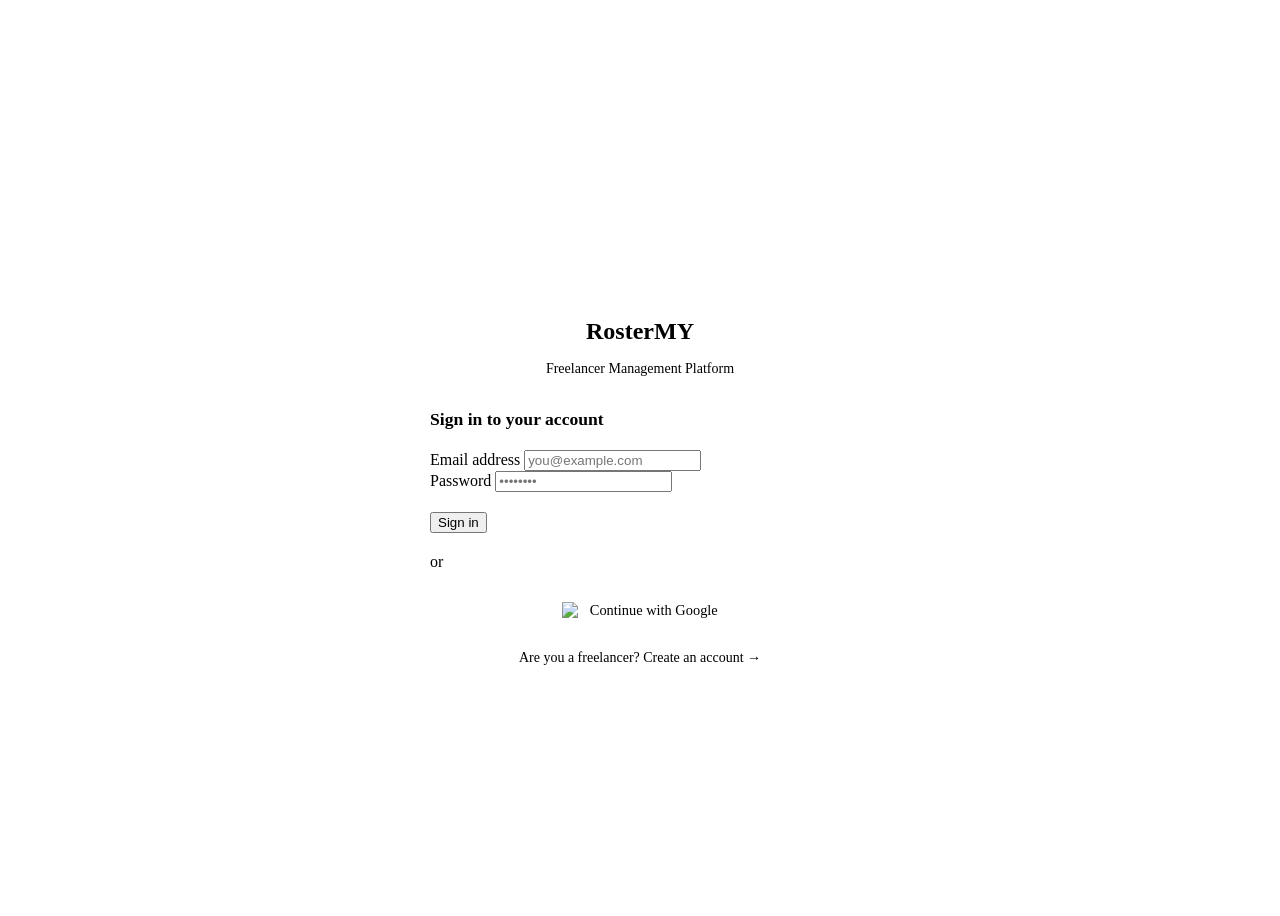
==== index.html @ 9cfb57dd "Add files via upload" ====
<!DOCTYPE html>
<html lang="en">
<head>
  <meta charset="UTF-8">
  <meta name="viewport" content="width=device-width, initial-scale=1.0">
  <title>RosterMY — Login</title>
  <link rel="preconnect" href="https://fonts.googleapis.com">
  <link href="https://fonts.googleapis.com/css2?family=Inter:wght@400;500;600;700&display=swap" rel="stylesheet">
  <link rel="stylesheet" href="css/style.css">
  <style>
    body { display: flex; align-items: center; justify-content: center; min-height: 100vh; background: var(--bg); }
    .login-wrap { width: 100%; max-width: 420px; padding: 1.25rem; }
    .login-brand { text-align: center; margin-bottom: 2rem; }
    .login-brand .logo { width: 52px; height: 52px; background: var(--brand); border-radius: 14px;
      display: flex; align-items: center; justify-content: center; margin: 0 auto .75rem; }
    .login-brand .logo svg { width: 28px; height: 28px; fill: white; }
    .login-brand h1 { font-size: 1.5rem; color: var(--text-primary); }
    .login-brand p  { font-size: .875rem; color: var(--text-muted); margin-top: .25rem; }
    .btn-google {
      width: 100%; display: flex; align-items: center; justify-content: center; gap: .6rem;
      padding: .65rem 1rem; border: 1px solid var(--border); border-radius: var(--radius);
      background: white; font-size: .9rem; font-weight: 500; cursor: pointer;
      color: var(--text-primary); transition: background .15s; font-family: var(--font);
    }
    .btn-google:hover { background: var(--bg); }
    .btn-google img { width: 18px; height: 18px; }
    .register-link { text-align: center; margin-top: 1.25rem; font-size: .875rem; color: var(--text-muted); }
    .register-link a { color: var(--brand); text-decoration: none; font-weight: 500; }
    .register-link a:hover { text-decoration: underline; }
  </style>
</head>
<body>
  <div class="login-wrap">
    <div class="login-brand">
      <div class="logo">
        <svg viewBox="0 0 24 24"><path d="M12 2L2 7l10 5 10-5-10-5zM2 17l10 5 10-5M2 12l10 5 10-5"/></svg>
      </div>
      <h1>RosterMY</h1>
      <p>Freelancer Management Platform</p>
    </div>

    <div class="card">
      <h2 style="margin-bottom:1.25rem;font-size:1.1rem">Sign in to your account</h2>

      <div id="alert-box" style="display:none;margin-bottom:1rem"></div>

      <!-- Email/Password Login -->
      <div class="form-group">
        <label for="email">Email address</label>
        <input type="email" id="email" placeholder="you@example.com" autocomplete="email">
      </div>
      <div class="form-group" style="margin-bottom:1.25rem">
        <label for="password">Password</label>
        <input type="password" id="password" placeholder="••••••••" autocomplete="current-password">
      </div>

      <button class="btn btn-primary btn-block btn-lg" id="btn-login">
        Sign in
      </button>

      <div class="divider" style="margin:1.25rem 0">or</div>

      <!-- Google Login -->
      <button class="btn-google" id="btn-google">
        <img src="https://www.gstatic.com/firebasejs/ui/2.0.0/images/auth/google.svg" alt="Google">
        Continue with Google
      </button>
    </div>

    <div class="register-link">
      Are you a freelancer? <a href="register.html">Create an account →</a>
    </div>
  </div>

  <script type="module">
    import { auth, db } from "./firebase.js";
    import { redirectIfLoggedIn } from "./auth.js";
    import {
      signInWithEmailAndPassword,
      signInWithPopup,
      GoogleAuthProvider
    } from "https://www.gstatic.com/firebasejs/11.0.0/firebase-auth.js";
    import { doc, getDoc } from "https://www.gstatic.com/firebasejs/11.0.0/firebase-firestore.js";

    // Redirect if already logged in
    redirectIfLoggedIn();

    const emailInput    = document.getElementById("email");
    const passwordInput = document.getElementById("password");
    const btnLogin      = document.getElementById("btn-login");
    const btnGoogle     = document.getElementById("btn-google");
    const alertBox      = document.getElementById("alert-box");

    function showAlert(msg, type = "error") {
      alertBox.innerHTML = `<div class="alert alert-${type}">${msg}</div>`;
      alertBox.style.display = "block";
    }

    function setLoading(loading) {
      btnLogin.disabled  = loading;
      btnGoogle.disabled = loading;
      btnLogin.textContent = loading ? "Signing in…" : "Sign in";
    }

    async function redirectByRole(uid) {
      const snap = await getDoc(doc(db, "users", uid));
      if (!snap.exists()) { showAlert("Account not found. Please register."); return; }
      const role = snap.data().role;
      if (role === "admin" || role === "pm") window.location.href = "dashboard.html";
      else if (role === "freelancer")        window.location.href = "profile.html";
      else showAlert("Unknown role. Contact admin.");
    }

    // Email / Password
    btnLogin.addEventListener("click", async () => {
      const email    = emailInput.value.trim();
      const password = passwordInput.value;
      if (!email || !password) { showAlert("Please enter your email and password."); return; }
      setLoading(true);
      try {
        const cred = await signInWithEmailAndPassword(auth, email, password);
        await redirectByRole(cred.user.uid);
      } catch (e) {
        const msgs = {
          "auth/user-not-found":   "No account found with this email.",
          "auth/wrong-password":   "Incorrect password. Please try again.",
          "auth/invalid-email":    "Please enter a valid email address.",
          "auth/too-many-requests":"Too many attempts. Try again later."
        };
        showAlert(msgs[e.code] || "Login failed. Please try again.");
        setLoading(false);
      }
    });

    // Google
    btnGoogle.addEventListener("click", async () => {
      setLoading(true);
      try {
        const provider = new GoogleAuthProvider();
        const cred = await signInWithPopup(auth, provider);
        // Check if user doc exists; if not, they need to register
        const snap = await getDoc(doc(db, "users", cred.user.uid));
        if (!snap.exists()) {
          showAlert("No account found. If you're a freelancer, please register first.", "info");
          await auth.signOut();
          setLoading(false);
          return;
        }
        await redirectByRole(cred.user.uid);
      } catch (e) {
        if (e.code !== "auth/popup-closed-by-user") {
          showAlert("Google sign-in failed. Please try again.");
        }
        setLoading(false);
      }
    });

    // Allow Enter key to submit
    [emailInput, passwordInput].forEach(el =>
      el.addEventListener("keydown", e => { if (e.key === "Enter") btnLogin.click(); })
    );
  </script>
</body>
</html>
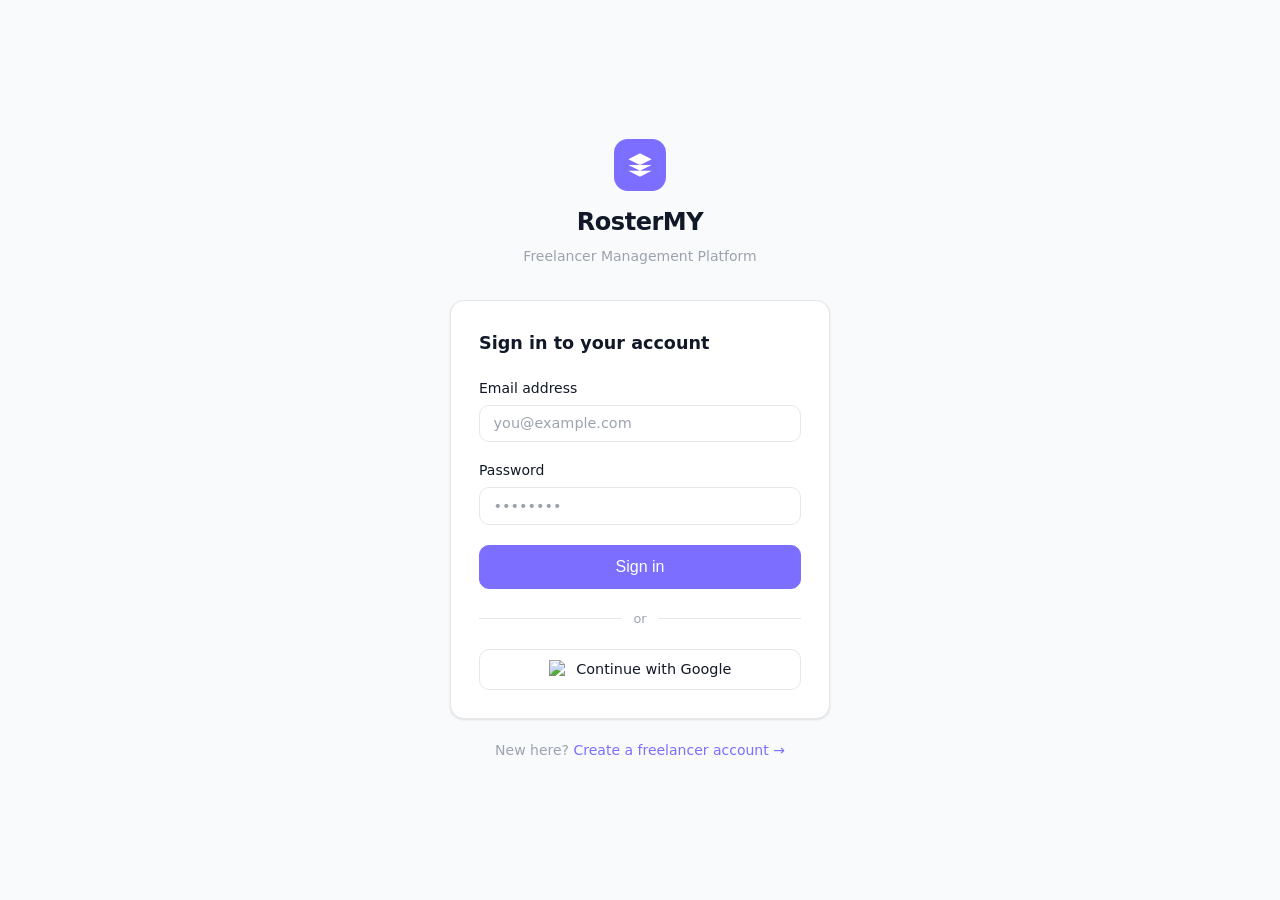
==== commit 295b85b6: "Add files via upload" ====
--- a/index.html
+++ b/index.html
@@ -68,7 +68,7 @@
     </div>
 
     <div class="register-link">
-      Are you a freelancer? <a href="register.html">Create an account →</a>
+      New here? <a href="register.html">Create a freelancer account →</a>
     </div>
   </div>
 
@@ -138,12 +138,28 @@
       try {
         const provider = new GoogleAuthProvider();
         const cred = await signInWithPopup(auth, provider);
-        // Check if user doc exists; if not, they need to register
         const snap = await getDoc(doc(db, "users", cred.user.uid));
         if (!snap.exists()) {
-          showAlert("No account found. If you're a freelancer, please register first.", "info");
-          await auth.signOut();
-          setLoading(false);
+          // New Google user — create account and send to settings
+          const { setDoc, serverTimestamp } = await import("https://www.gstatic.com/firebasejs/11.0.0/firebase-firestore.js");
+          await setDoc(doc(db, "users", cred.user.uid), {
+            uid: cred.user.uid, email: cred.user.email,
+            displayName: cred.user.displayName || "Freelancer",
+            photoURL: cred.user.photoURL || "", role: "freelancer",
+            isApproved: false, isActive: true, profileComplete: false,
+            createdAt: serverTimestamp(), lastLoginAt: serverTimestamp()
+          });
+          await setDoc(doc(db, "freelancers", cred.user.uid), {
+            fullName: cred.user.displayName || "Freelancer",
+            phone:"",state:"",bio:"",languages:[],categoryIds:[],tags:[],
+            experienceLevel:"",portfolioLinks:{behance:"",github:"",website:""},
+            availability:"available",preferredProjectType:[],rateType:"per_project",
+            rateMin:0,rateMax:0,minProjectBudget:0,bankName:"",bankAccountName:"",
+            duitnowId:"",ssm:"",trustScore:0,totalProjectsCompleted:0,totalRatings:0,
+            isVerified:false,isApproved:false,profileComplete:false,photoURL:"",
+            createdAt:serverTimestamp(),updatedAt:serverTimestamp()
+          });
+          window.location.href = "settings.html";
           return;
         }
         await redirectByRole(cred.user.uid);
--- a/css/style.css
+++ b/css/style.css
@@ -0,0 +1,249 @@
+/* ── Reset & Base ───────────────────────────────── */
+*, *::before, *::after { box-sizing: border-box; margin: 0; padding: 0; }
+
+:root {
+  --brand:        #7c6fff;
+  --brand-dark:   #5b4fe0;
+  --brand-light:  #f0eeff;
+  --brand-mid:    #9d8fff;
+  --accent:       #f59e0b;
+  --accent-light: #fef3c7;
+  --text-primary: #111827;
+  --text-secondary: #6b7280;
+  --text-muted:   #9ca3af;
+  --bg:           #f9fafb;
+  --surface:      #ffffff;
+  --border:       #e5e7eb;
+  --border-focus: #7c6fff;
+  --danger:       #dc2626;
+  --danger-light: #fee2e2;
+  --success:      #16a34a;
+  --success-light:#dcfce7;
+  --warning:      #d97706;
+  --warning-light:#fef3c7;
+  --radius:       10px;
+  --radius-lg:    14px;
+  --shadow:       0 1px 3px rgba(0,0,0,.08), 0 1px 2px rgba(0,0,0,.04);
+  --shadow-md:    0 4px 12px rgba(0,0,0,.10);
+  --font:         'Inter', system-ui, -apple-system, sans-serif;
+}
+
+body {
+  font-family: var(--font);
+  background: var(--bg);
+  color: var(--text-primary);
+  font-size: 15px;
+  line-height: 1.6;
+  min-height: 100vh;
+}
+
+/* ── Typography ─────────────────────────────────── */
+h1 { font-size: 1.75rem; font-weight: 700; letter-spacing: -.02em; }
+h2 { font-size: 1.25rem; font-weight: 600; }
+h3 { font-size: 1rem;    font-weight: 600; }
+p  { color: var(--text-secondary); }
+
+/* ── Layout ─────────────────────────────────────── */
+.container { max-width: 1100px; margin: 0 auto; padding: 0 1.25rem; }
+.page-wrap  { padding: 2rem 0; }
+
+/* ── Card ────────────────────────────────────────── */
+.card {
+  background: var(--surface);
+  border: 1px solid var(--border);
+  border-radius: var(--radius-lg);
+  padding: 1.75rem;
+  box-shadow: var(--shadow);
+}
+
+/* ── Navbar ──────────────────────────────────────── */
+.navbar {
+  background: var(--surface);
+  border-bottom: 1px solid var(--border);
+  padding: .85rem 0;
+  position: sticky; top: 0; z-index: 100;
+}
+.navbar-inner {
+  display: flex; align-items: center; justify-content: space-between;
+}
+.navbar-brand {
+  display: flex; align-items: center; gap: .6rem;
+  font-weight: 700; font-size: 1.05rem; color: var(--brand);
+  text-decoration: none;
+}
+.navbar-brand .logo-dot {
+  width: 28px; height: 28px; border-radius: 8px;
+  background: var(--brand); display: flex; align-items: center; justify-content: center;
+}
+.navbar-brand .logo-dot svg { width: 16px; height: 16px; fill: white; }
+.navbar-nav { display: flex; align-items: center; gap: .25rem; }
+.nav-link {
+  padding: .45rem .8rem; border-radius: 8px; font-size: .9rem;
+  color: var(--text-secondary); text-decoration: none; font-weight: 500;
+  transition: background .15s, color .15s;
+}
+.nav-link:hover, .nav-link.active { background: var(--brand-light); color: var(--brand); }
+.nav-user {
+  display: flex; align-items: center; gap: .6rem;
+  font-size: .875rem; color: var(--text-secondary);
+}
+.avatar {
+  width: 32px; height: 32px; border-radius: 50%;
+  background: var(--brand); color: white;
+  display: flex; align-items: center; justify-content: center;
+  font-size: .8rem; font-weight: 600; text-transform: uppercase;
+}
+
+/* ── Buttons ─────────────────────────────────────── */
+.btn {
+  display: inline-flex; align-items: center; gap: .4rem;
+  padding: .6rem 1.2rem; border-radius: var(--radius);
+  font-size: .9rem; font-weight: 500; cursor: pointer;
+  border: 1px solid transparent; transition: all .15s;
+  text-decoration: none; white-space: nowrap;
+}
+.btn:disabled { opacity: .55; cursor: not-allowed; }
+.btn-primary { background: var(--brand); color: white; border-color: var(--brand); }
+.btn-primary:hover:not(:disabled) { background: var(--brand-dark); }
+.btn-outline { background: transparent; color: var(--brand); border-color: var(--brand); }
+.btn-outline:hover:not(:disabled) { background: var(--brand-light); }
+.btn-ghost  { background: transparent; color: var(--text-secondary); border-color: var(--border); }
+.btn-ghost:hover:not(:disabled)  { background: var(--bg); color: var(--text-primary); }
+.btn-danger { background: var(--danger); color: white; border-color: var(--danger); }
+.btn-danger:hover:not(:disabled) { background: #b91c1c; }
+.btn-sm { padding: .4rem .85rem; font-size: .825rem; }
+.btn-lg { padding: .75rem 1.5rem; font-size: 1rem; }
+.btn-block { width: 100%; justify-content: center; }
+
+/* ── Forms ───────────────────────────────────────── */
+.form-group { display: flex; flex-direction: column; gap: .35rem; margin-bottom: 1.1rem; }
+.form-group:last-child { margin-bottom: 0; }
+label { font-size: .875rem; font-weight: 500; color: var(--text-primary); }
+label .req { color: var(--danger); margin-left: 2px; }
+input, select, textarea {
+  width: 100%; padding: .6rem .85rem;
+  border: 1px solid var(--border); border-radius: var(--radius);
+  font-size: .9rem; font-family: var(--font); color: var(--text-primary);
+  background: var(--surface); transition: border-color .15s, box-shadow .15s;
+  appearance: none;
+}
+input:focus, select:focus, textarea:focus {
+  outline: none; border-color: var(--border-focus);
+  box-shadow: 0 0 0 3px rgba(26,107,74,.12);
+}
+input::placeholder, textarea::placeholder { color: var(--text-muted); }
+textarea { resize: vertical; min-height: 90px; }
+.form-hint { font-size: .8rem; color: var(--text-muted); }
+.form-row { display: grid; grid-template-columns: 1fr 1fr; gap: 1rem; }
+@media(max-width:560px){ .form-row { grid-template-columns: 1fr; } }
+
+/* ── Tags / Pills ────────────────────────────────── */
+.tag {
+  display: inline-flex; align-items: center; gap: .3rem;
+  padding: .25rem .65rem; border-radius: 99px; font-size: .78rem; font-weight: 500;
+}
+.tag-green  { background: var(--success-light); color: var(--success); }
+.tag-amber  { background: var(--warning-light); color: var(--warning); }
+.tag-red    { background: var(--danger-light);  color: var(--danger);  }
+.tag-gray   { background: var(--bg); color: var(--text-secondary); border: 1px solid var(--border); }
+.tag-brand  { background: var(--brand-light); color: var(--brand); }
+
+/* ── Skill tag picker ────────────────────────────── */
+.tag-picker { display: flex; flex-wrap: wrap; gap: .4rem; }
+.tag-pill {
+  padding: .3rem .75rem; border-radius: 99px; font-size: .8rem; font-weight: 500;
+  cursor: pointer; border: 1px solid var(--border); color: var(--text-secondary);
+  background: var(--surface); transition: all .15s; user-select: none;
+}
+.tag-pill:hover   { border-color: var(--brand); color: var(--brand); }
+.tag-pill.selected { background: var(--brand); border-color: var(--brand); color: white; }
+
+/* ── Alerts ──────────────────────────────────────── */
+.alert {
+  padding: .75rem 1rem; border-radius: var(--radius);
+  font-size: .875rem; display: flex; align-items: flex-start; gap: .5rem;
+}
+.alert-error   { background: var(--danger-light);  color: #991b1b; }
+.alert-success { background: var(--success-light); color: #166534; }
+.alert-info    { background: var(--brand-light);   color: var(--brand-dark); }
+
+/* ── Table ───────────────────────────────────────── */
+.table-wrap { overflow-x: auto; border-radius: var(--radius-lg); border: 1px solid var(--border); }
+table { width: 100%; border-collapse: collapse; }
+thead tr { background: var(--bg); }
+th { padding: .75rem 1rem; text-align: left; font-size: .8rem; font-weight: 600;
+     color: var(--text-secondary); text-transform: uppercase; letter-spacing: .04em;
+     border-bottom: 1px solid var(--border); }
+td { padding: .85rem 1rem; font-size: .875rem; border-bottom: 1px solid var(--border); }
+tr:last-child td { border-bottom: none; }
+tbody tr:hover { background: var(--bg); }
+
+/* ── Stats ───────────────────────────────────────── */
+.stats-grid { display: grid; grid-template-columns: repeat(auto-fit, minmax(180px,1fr)); gap: 1rem; }
+.stat-card  { background: var(--surface); border: 1px solid var(--border);
+              border-radius: var(--radius-lg); padding: 1.25rem 1.5rem; }
+.stat-label { font-size: .8rem; color: var(--text-muted); font-weight: 500;
+              text-transform: uppercase; letter-spacing: .05em; }
+.stat-value { font-size: 2rem; font-weight: 700; color: var(--text-primary); line-height: 1.2; margin-top: .2rem; }
+.stat-sub   { font-size: .8rem; color: var(--text-muted); margin-top: .2rem; }
+
+/* ── Spinner ─────────────────────────────────────── */
+.spinner {
+  width: 20px; height: 20px; border: 2px solid var(--border);
+  border-top-color: var(--brand); border-radius: 50%;
+  animation: spin .7s linear infinite; display: inline-block;
+}
+@keyframes spin { to { transform: rotate(360deg); } }
+
+/* ── Empty state ─────────────────────────────────── */
+.empty { text-align: center; padding: 3rem 1rem; color: var(--text-muted); }
+.empty svg { width: 48px; height: 48px; margin-bottom: 1rem; opacity: .4; }
+
+/* ── Divider ─────────────────────────────────────── */
+.divider { display: flex; align-items: center; gap: .75rem; color: var(--text-muted); font-size: .8rem; }
+.divider::before, .divider::after { content:''; flex:1; height:1px; background: var(--border); }
+
+/* ── Freelancer card (directory) ─────────────────── */
+.fl-grid { display: grid; grid-template-columns: repeat(auto-fill, minmax(280px,1fr)); gap: 1rem; }
+.fl-card {
+  background: var(--surface); border: 1px solid var(--border);
+  border-radius: var(--radius-lg); padding: 1.25rem; transition: box-shadow .15s;
+}
+.fl-card:hover { box-shadow: var(--shadow-md); }
+.fl-card-top { display: flex; align-items: center; gap: .85rem; margin-bottom: .85rem; }
+.fl-avatar {
+  width: 48px; height: 48px; border-radius: 50%;
+  background: var(--brand); color: white; font-size: 1.1rem; font-weight: 700;
+  display: flex; align-items: center; justify-content: center; flex-shrink: 0;
+}
+.fl-name  { font-weight: 600; font-size: .95rem; }
+.fl-title { font-size: .8rem; color: var(--text-muted); }
+.fl-tags  { display: flex; flex-wrap: wrap; gap: .3rem; margin-top: .75rem; }
+
+/* ── Availability badge ──────────────────────────── */
+.avail-dot { width: 8px; height: 8px; border-radius: 50%; display: inline-block; margin-right: 4px; }
+.avail-available .avail-dot { background: var(--success); }
+.avail-busy      .avail-dot { background: var(--danger);  }
+.avail-open      .avail-dot { background: var(--warning); }
+
+/* ── Page header ─────────────────────────────────── */
+.page-header { margin-bottom: 1.75rem; display: flex; align-items: flex-start; justify-content: space-between; flex-wrap: wrap; gap: 1rem; }
+.page-header h1 { font-size: 1.4rem; }
+
+/* ── Tabs ────────────────────────────────────────── */
+.tabs { display: flex; gap: .25rem; border-bottom: 1px solid var(--border); margin-bottom: 1.5rem; }
+.tab-btn {
+  padding: .6rem 1rem; font-size: .875rem; font-weight: 500;
+  color: var(--text-secondary); background: none; border: none; cursor: pointer;
+  border-bottom: 2px solid transparent; margin-bottom: -1px; transition: all .15s;
+}
+.tab-btn.active { color: var(--brand); border-bottom-color: var(--brand); }
+.tab-btn:hover:not(.active) { color: var(--text-primary); }
+.tab-panel { display: none; }
+.tab-panel.active { display: block; }
+
+/* ── Responsive ──────────────────────────────────── */
+@media(max-width:768px){
+  .navbar-nav { display: none; }
+  .page-header { flex-direction: column; }
+}
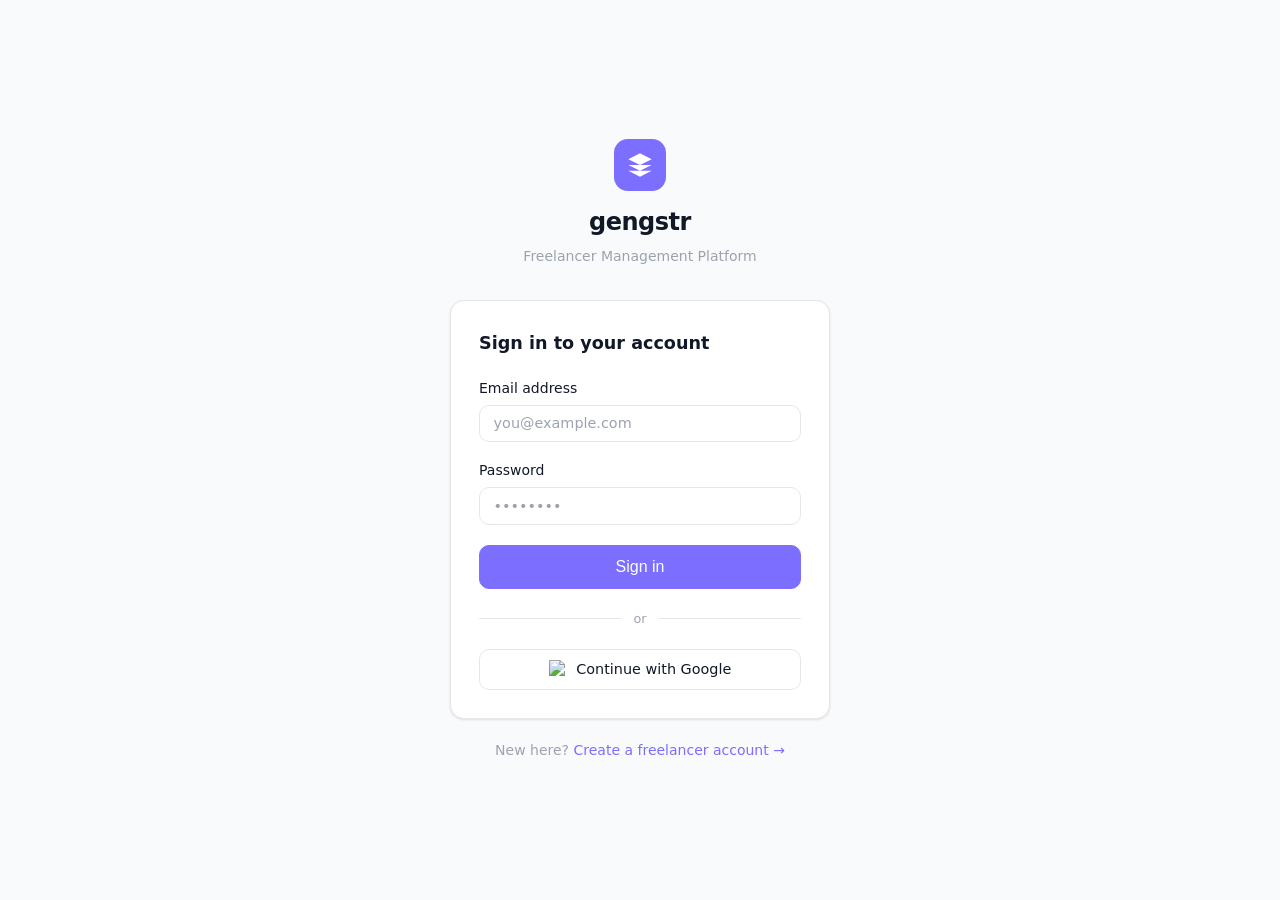
==== commit 99b982d2: "Add files via upload" ====
--- a/index.html
+++ b/index.html
@@ -3,7 +3,7 @@
 <head>
   <meta charset="UTF-8">
   <meta name="viewport" content="width=device-width, initial-scale=1.0">
-  <title>RosterMY — Login</title>
+  <title>gengstr — Login</title>
   <link rel="preconnect" href="https://fonts.googleapis.com">
   <link href="https://fonts.googleapis.com/css2?family=Inter:wght@400;500;600;700&display=swap" rel="stylesheet">
   <link rel="stylesheet" href="css/style.css">
@@ -35,7 +35,7 @@
       <div class="logo">
         <svg viewBox="0 0 24 24"><path d="M12 2L2 7l10 5 10-5-10-5zM2 17l10 5 10-5M2 12l10 5 10-5"/></svg>
       </div>
-      <h1>RosterMY</h1>
+      <h1>gengstr</h1>
       <p>Freelancer Management Platform</p>
     </div>
 
